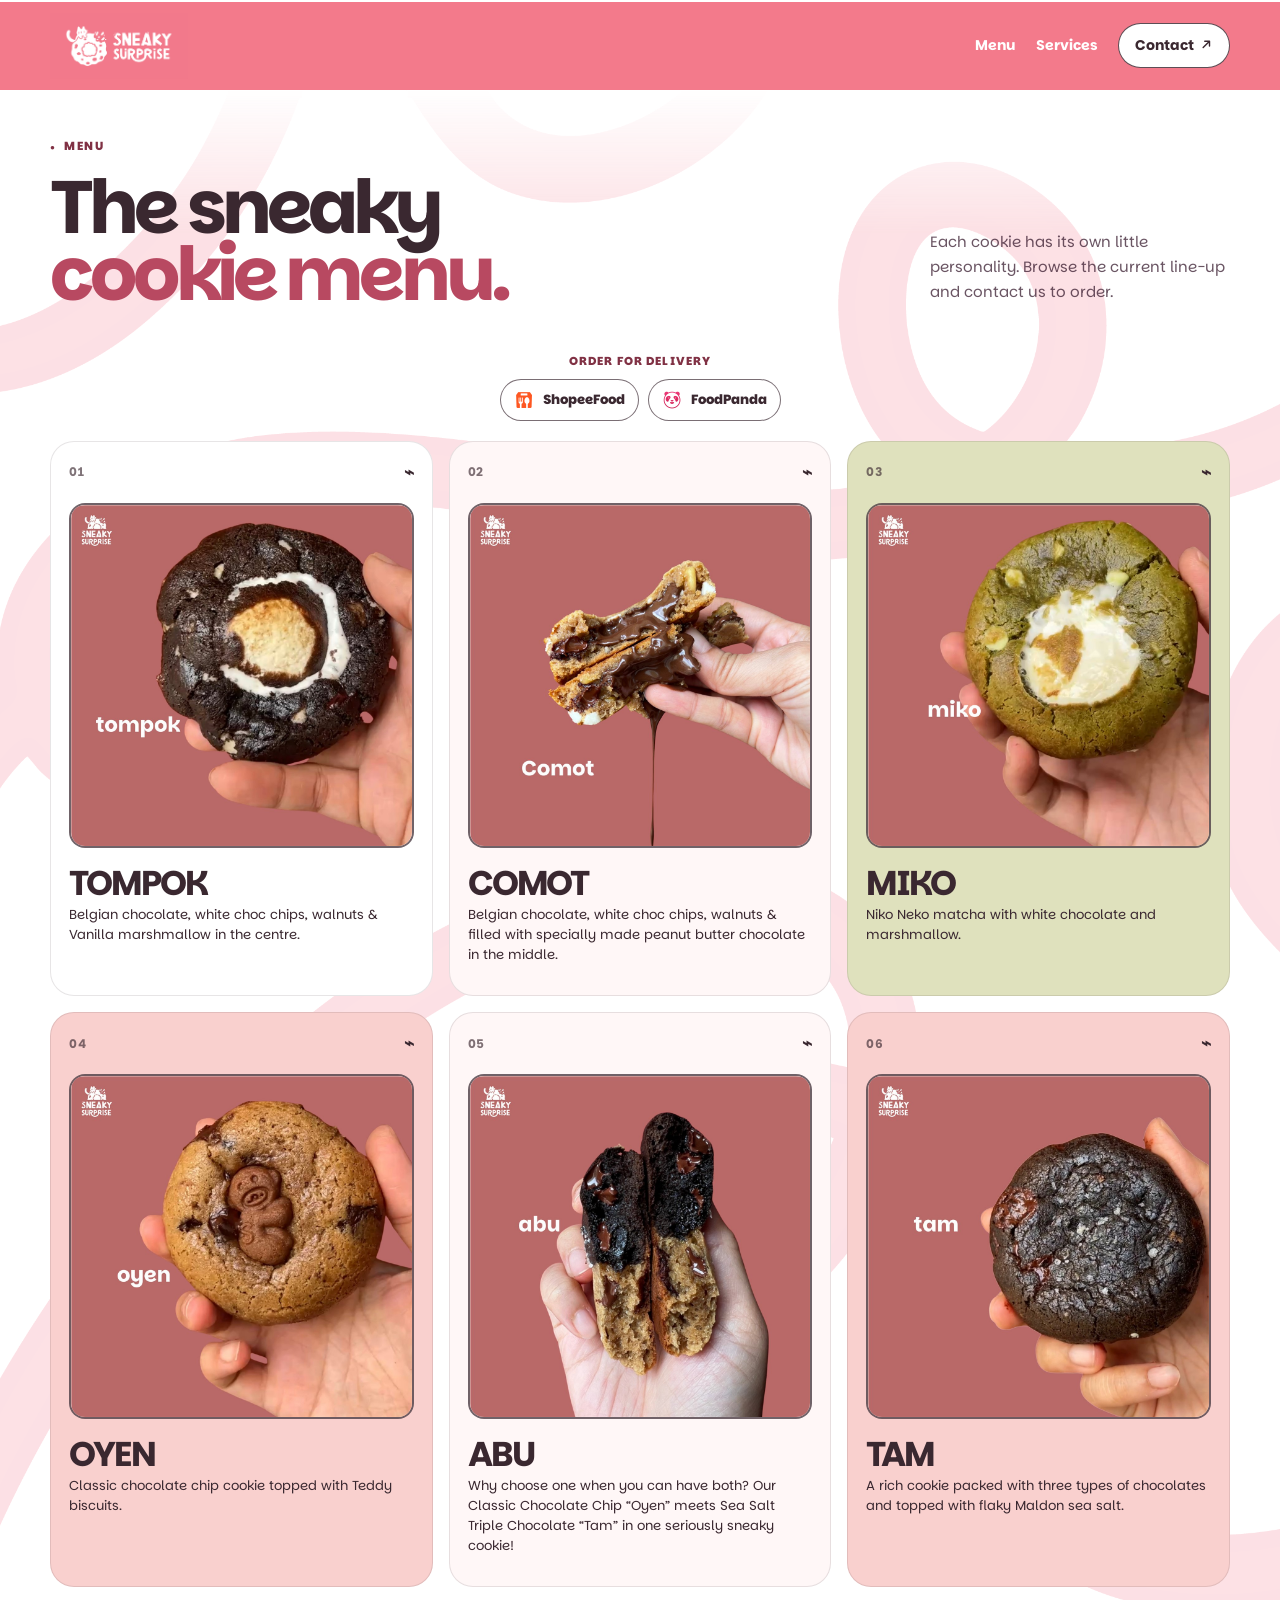
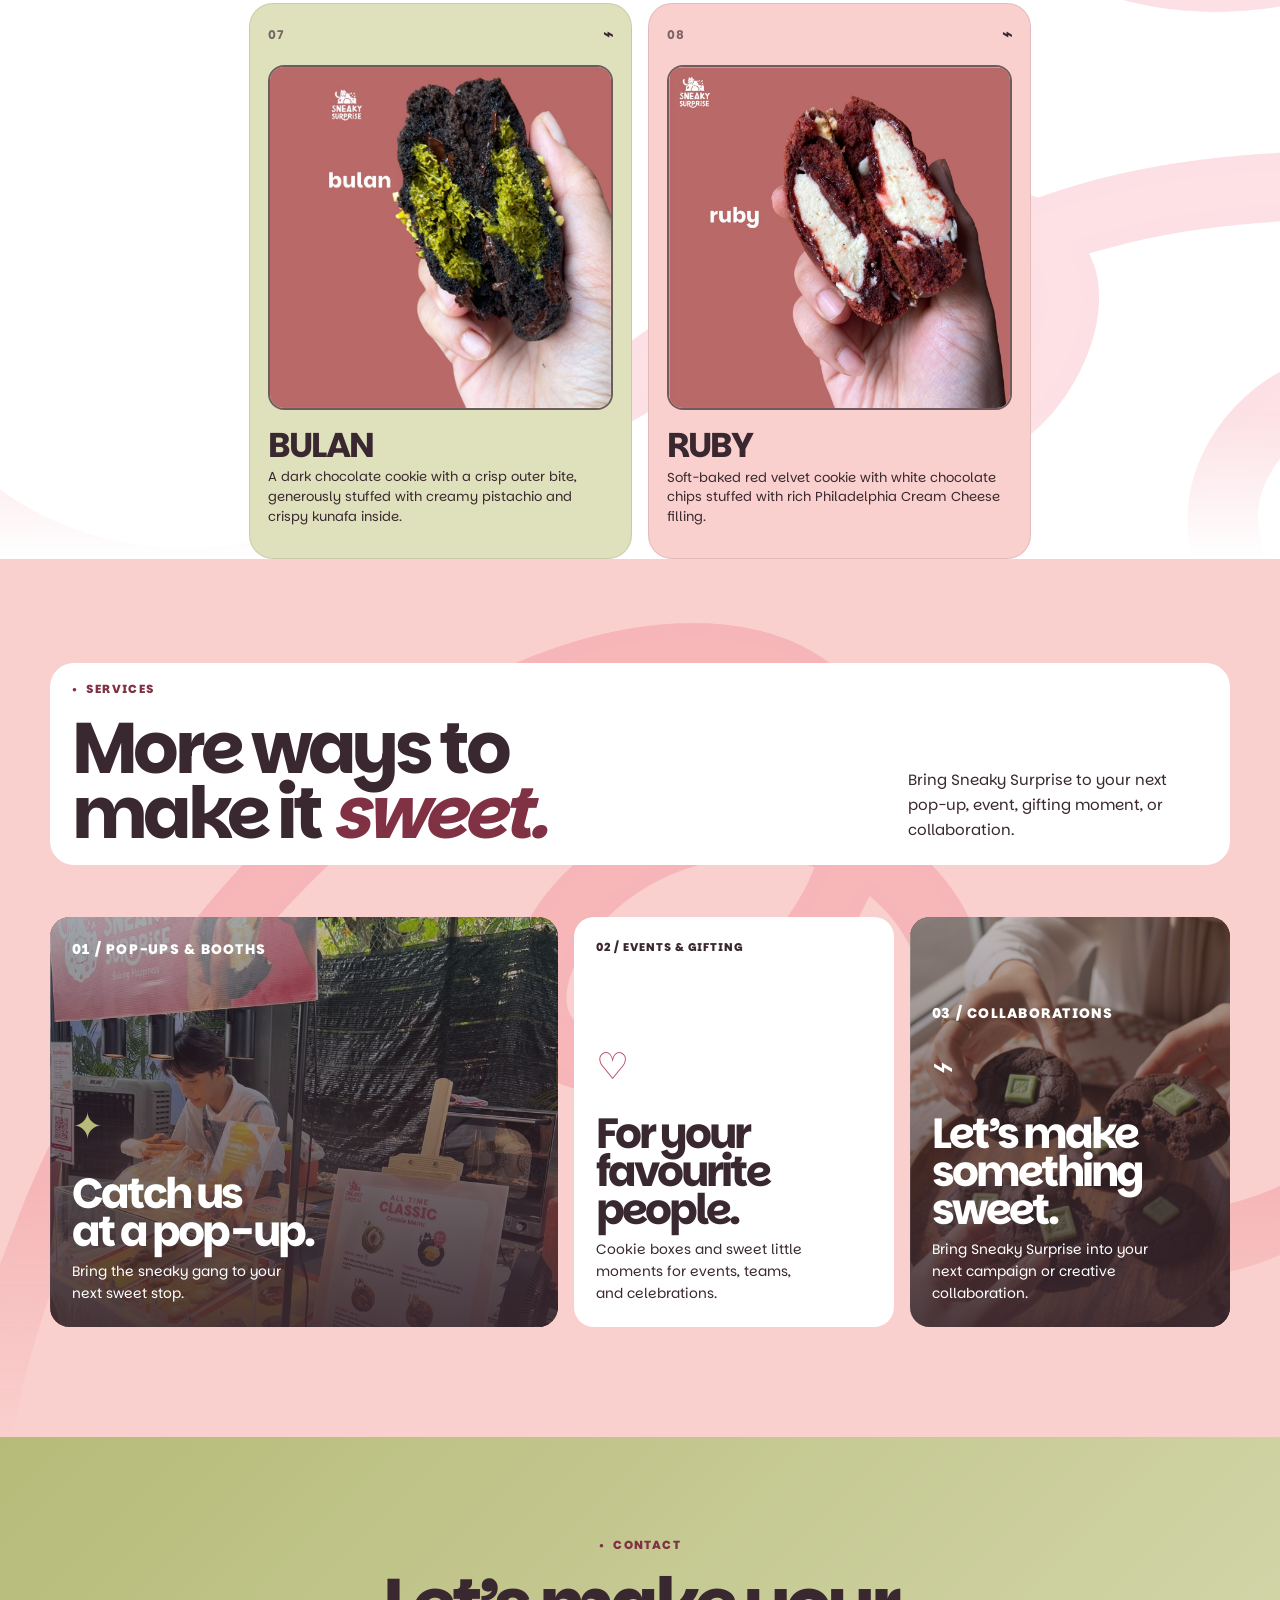
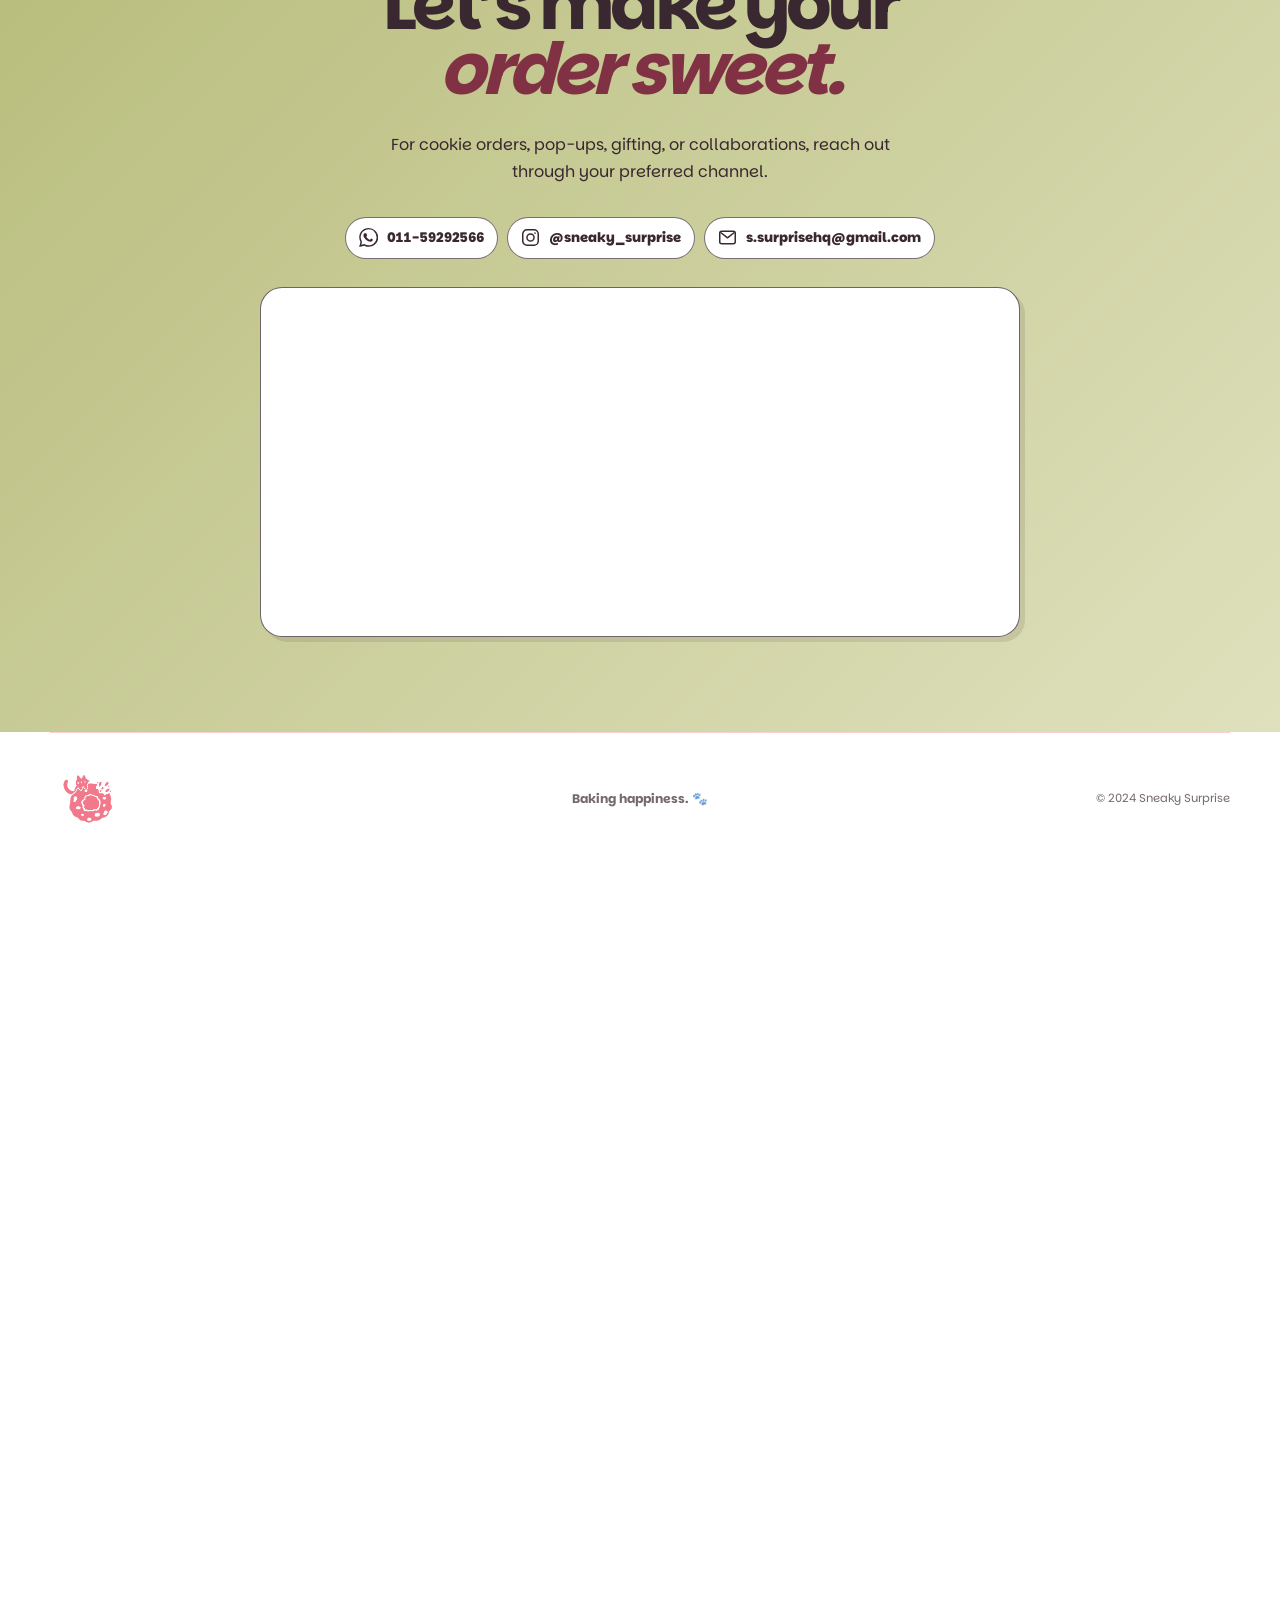
==== events.html @ 8ddfc91a "Add files via upload" ====
<!doctype html><html lang="en"><head><meta charset="utf-8" /><meta http-equiv="refresh" content="0; url=index.html#services" /><title>Sneaky Surprise</title></head><body><p>Returning to <a href="index.html#services">Sneaky Surprise services</a>…</p></body></html>
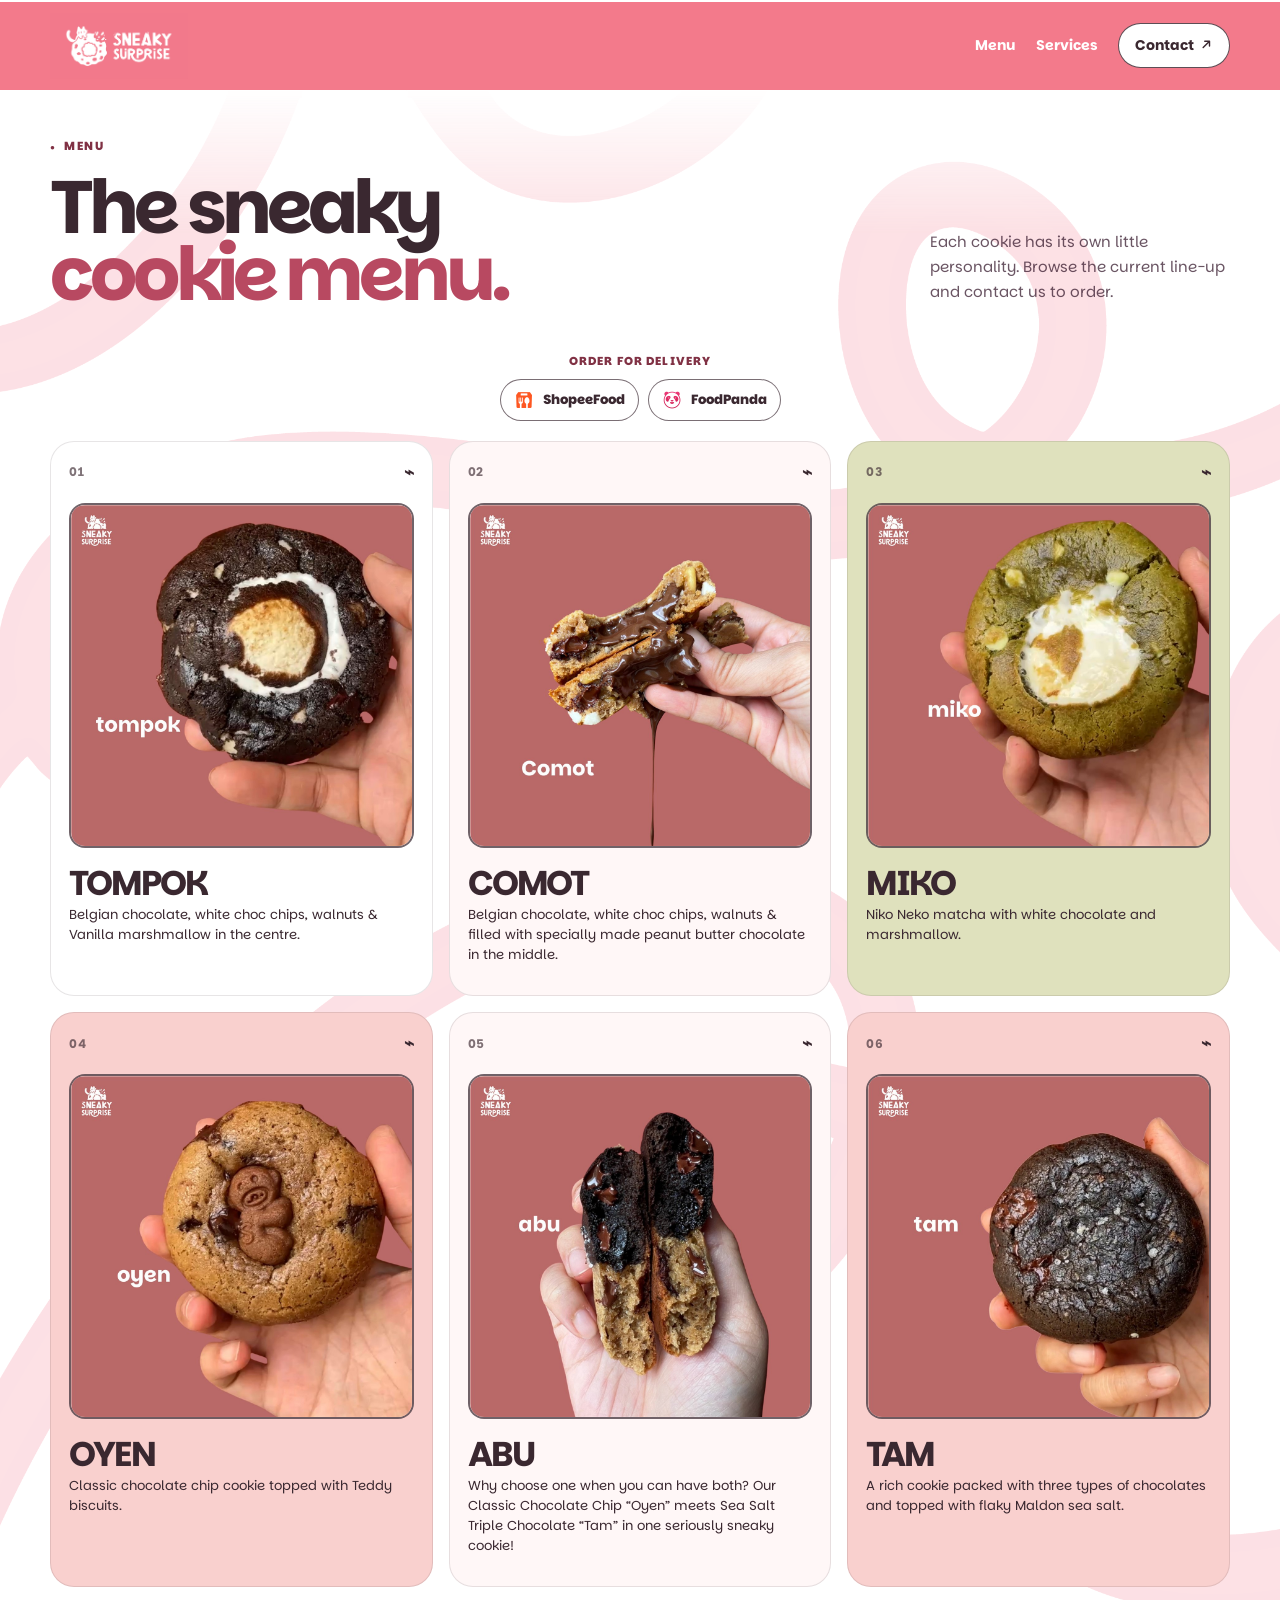
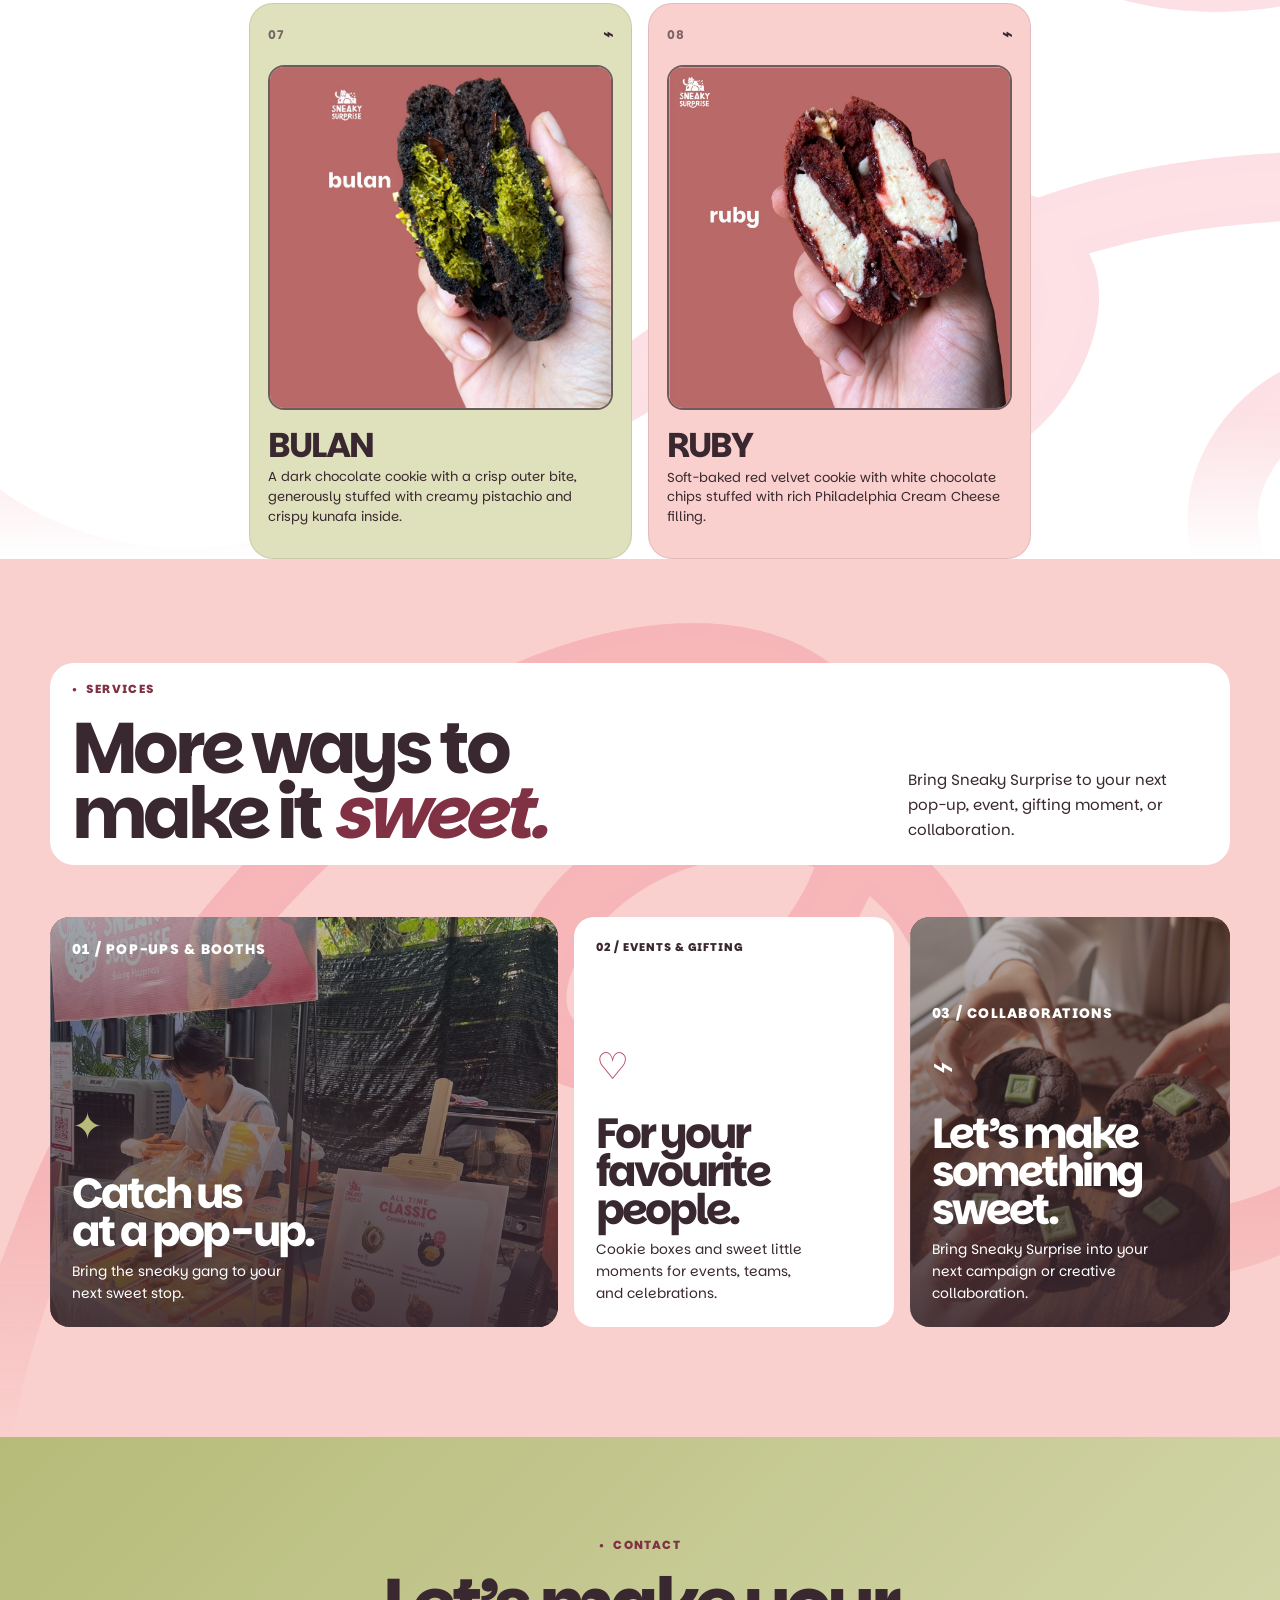
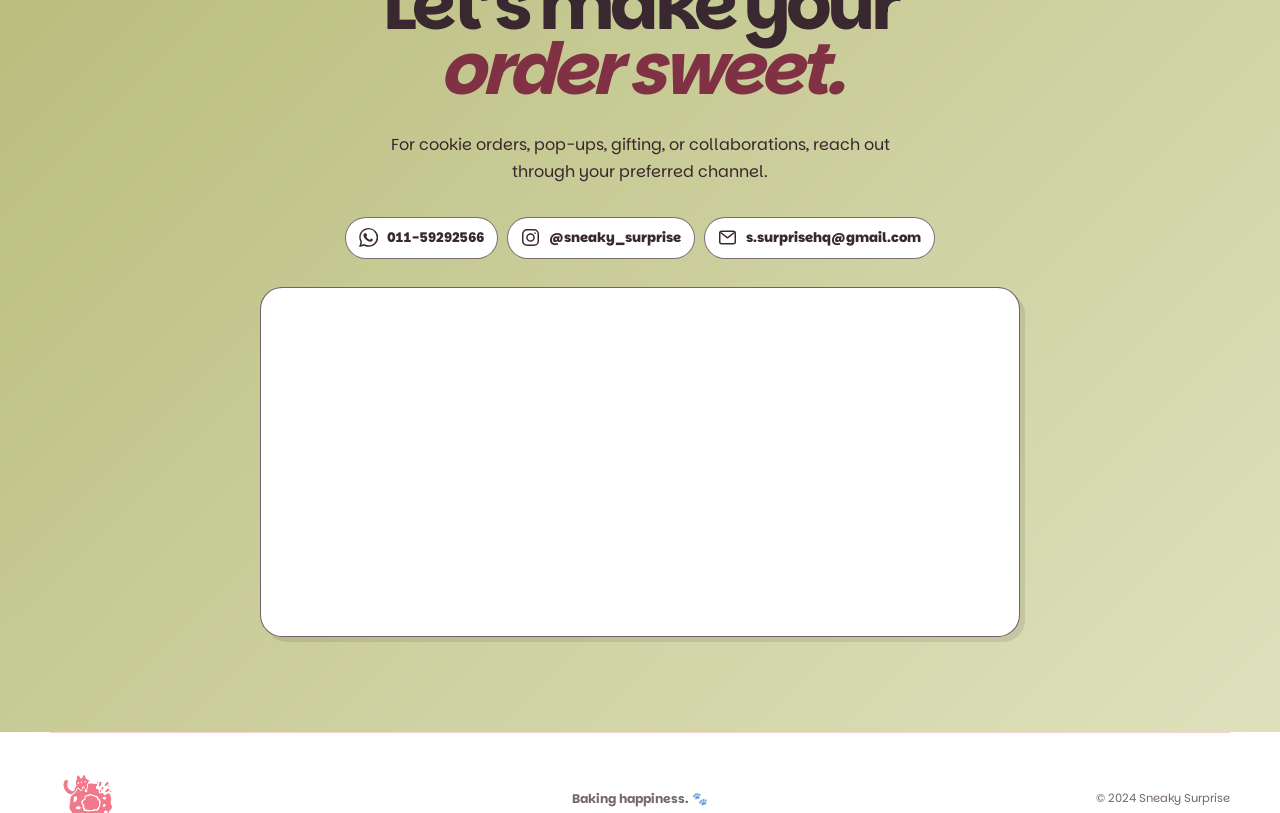
==== commit 77ec0ae2: "Install Vercel Web Analytics Integration ## Vercel Web Analytics Installation  Successfully installe" ====
--- a/events.html
+++ b/events.html
@@ -1 +1 @@
-<!doctype html><html lang="en"><head><meta charset="utf-8" /><meta http-equiv="refresh" content="0; url=index.html#services" /><title>Sneaky Surprise</title></head><body><p>Returning to <a href="index.html#services">Sneaky Surprise services</a>…</p></body></html>+<!doctype html><html lang="en"><head><meta charset="utf-8" /><meta http-equiv="refresh" content="0; url=index.html#services" /><title>Sneaky Surprise</title><script defer src="https://cdn.vercel-insights.com/v1/script.js"></script></head><body><p>Returning to <a href="index.html#services">Sneaky Surprise services</a>…</p></body></html>
